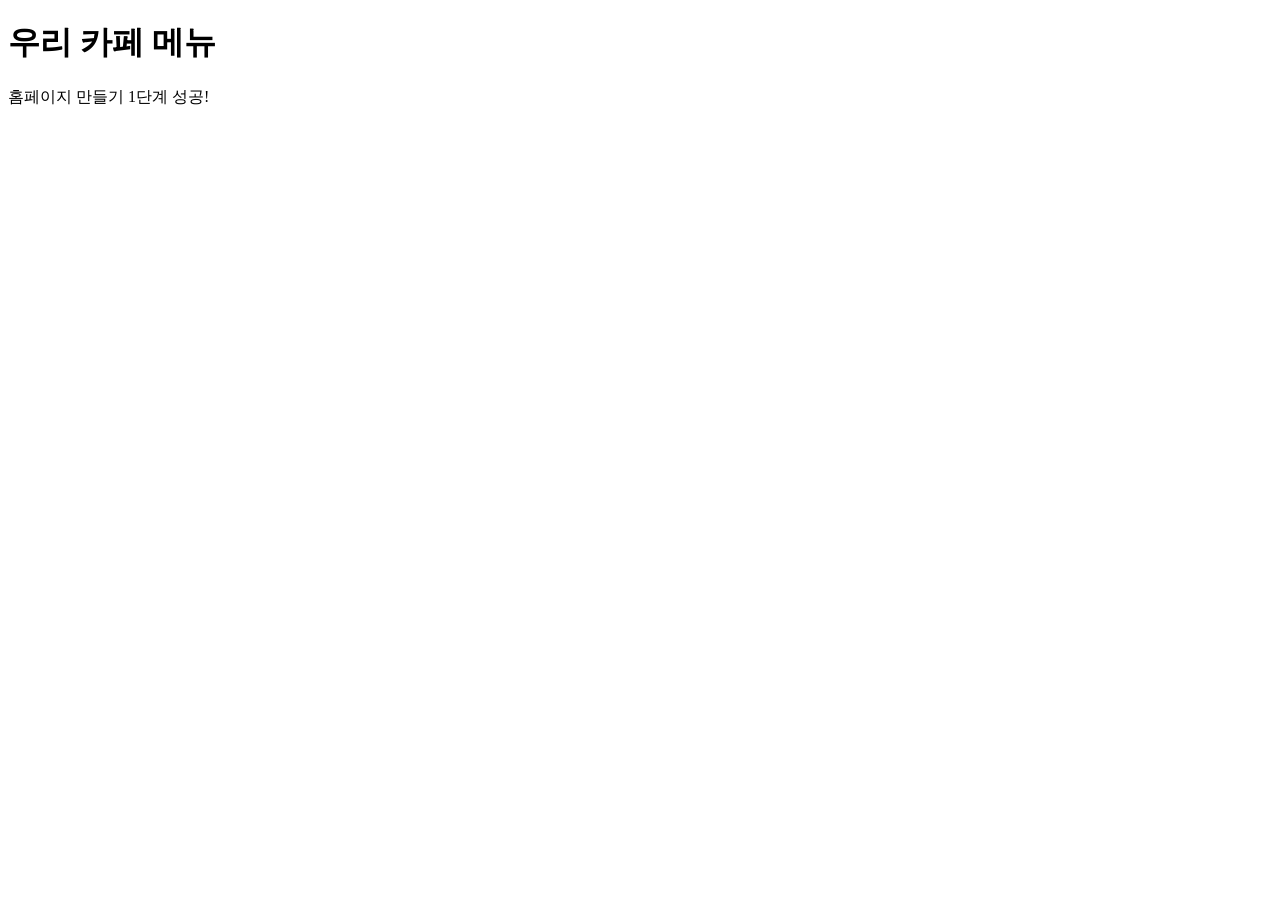
==== index.html @ b0be5efd "Create index.html" ====
<!DOCTYPE html>
<html lang="ko">
<head>
  <meta charset="UTF-8">
  <meta name="viewport" content="width=device-width, initial-scale=1.0">
  <title>우리 카페 메뉴</title>
</head>
<body>
  <h1>우리 카페 메뉴</h1>
  <p>홈페이지 만들기 1단계 성공!</p>
</body>
</html>
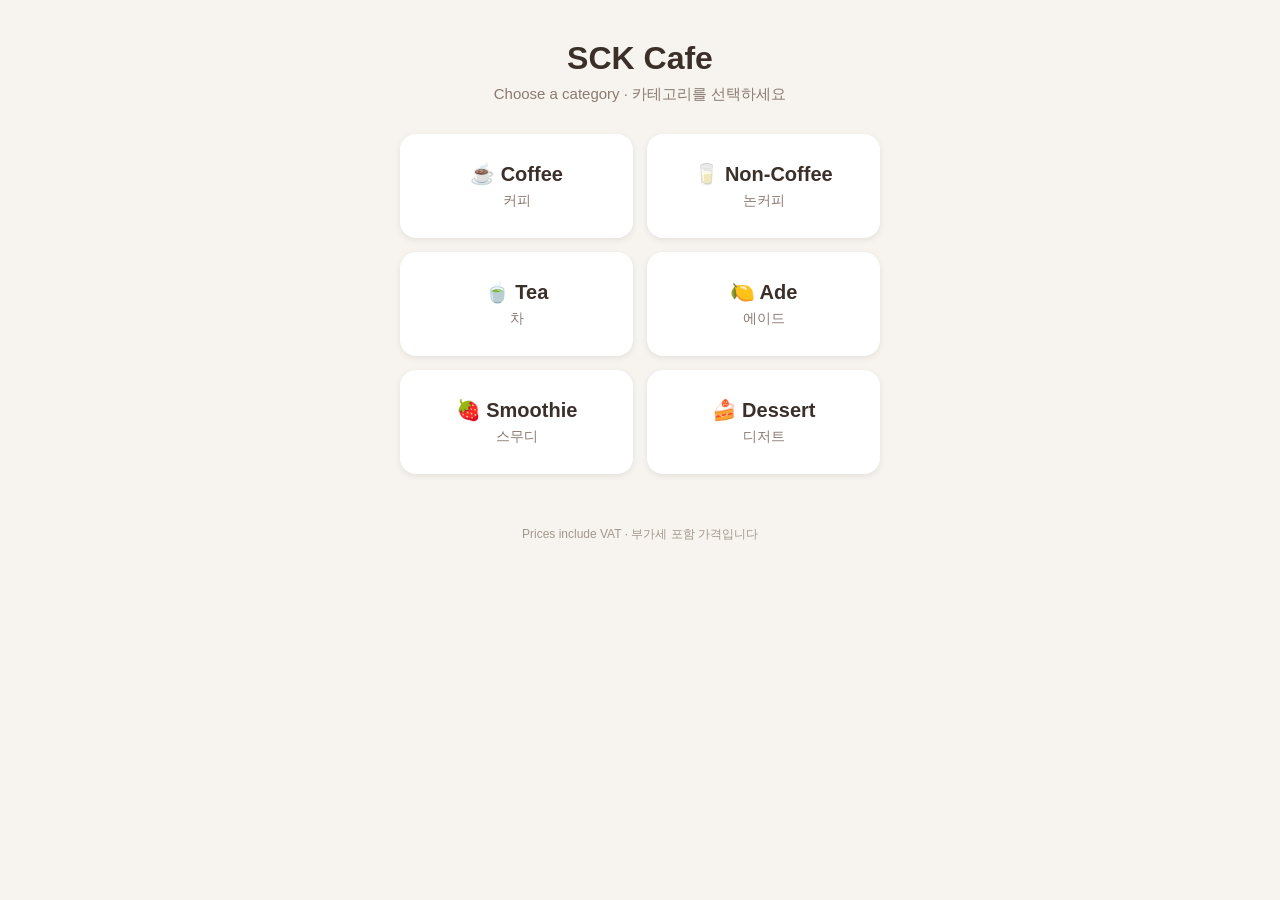
==== commit 74e95def: "Update index.html" ====
--- a/index.html
+++ b/index.html
@@ -3,10 +3,31 @@
 <head>
   <meta charset="UTF-8">
   <meta name="viewport" content="width=device-width, initial-scale=1.0">
-  <title>우리 카페 메뉴</title>
+  <title>SCK Cafe Menu</title>
+  <link rel="stylesheet" href="style.css">
 </head>
 <body>
-  <h1>우리 카페 메뉴</h1>
-  <p>홈페이지 만들기 1단계 성공!</p>
+
+  <!-- ① 카페 이름 -->
+  <header>
+    <h1>SCK Cafe</h1>
+    <p>Choose a category · 카테고리를 선택하세요</p>
+  </header>
+
+  <!-- ② 카테고리 버튼 (한 줄 = 버튼 하나) -->
+  <main class="categories">
+    <a class="cat" href="menu.html?cat=coffee">☕ Coffee<span>커피</span></a>
+    <a class="cat" href="menu.html?cat=noncoffee">🥛 Non-Coffee<span>논커피</span></a>
+    <a class="cat" href="menu.html?cat=tea">🍵 Tea<span>차</span></a>
+    <a class="cat" href="menu.html?cat=ade">🍋 Ade<span>에이드</span></a>
+    <a class="cat" href="menu.html?cat=smoothie">🍓 Smoothie<span>스무디</span></a>
+    <a class="cat" href="menu.html?cat=dessert">🍰 Dessert<span>디저트</span></a>
+  </main>
+
+  <!-- ③ 맨 아래 안내문 -->
+  <footer>
+    <p>Prices include VAT · 부가세 포함 가격입니다</p>
+  </footer>
+
 </body>
 </html>
--- a/style.css
+++ b/style.css
@@ -0,0 +1,64 @@
+/* ===== 전체 배경, 글씨 ===== */
+body {
+  margin: 0;
+  font-family: sans-serif;
+  background: #f7f3ee;   /* 배경색 */
+  color: #3b2f2a;        /* 기본 글씨색 */
+}
+
+/* ===== 맨 위 카페 이름 영역 ===== */
+header {
+  text-align: center;
+  padding: 40px 20px 10px;
+}
+header h1 {
+  margin: 0;
+  font-size: 32px;
+}
+header p {
+  margin: 8px 0 0;
+  font-size: 15px;
+  color: #8a7b72;
+}
+
+/* ===== 카테고리 버튼 묶음 (2칸씩 배치) ===== */
+.categories {
+  display: grid;
+  grid-template-columns: 1fr 1fr;  /* 한 줄에 2개 */
+  gap: 14px;
+  padding: 20px;
+  max-width: 480px;
+  margin: 0 auto;
+}
+
+/* ===== 카테고리 버튼 하나하나 ===== */
+.cat {
+  display: flex;
+  flex-direction: column;
+  align-items: center;
+  background: #ffffff;   /* 버튼 색 */
+  border-radius: 16px;   /* 모서리 둥글기 */
+  padding: 28px 10px;
+  text-decoration: none;
+  color: inherit;
+  font-size: 20px;
+  font-weight: bold;
+  box-shadow: 0 2px 6px rgba(0,0,0,0.08);
+}
+.cat span {
+  margin-top: 6px;
+  font-size: 14px;
+  font-weight: normal;
+  color: #8a7b72;
+}
+.cat:active {
+  transform: scale(0.97);  /* 누를 때 살짝 작아짐 */
+}
+
+/* ===== 맨 아래 안내문 ===== */
+footer {
+  text-align: center;
+  font-size: 12px;
+  color: #a39890;
+  padding: 20px;
+}
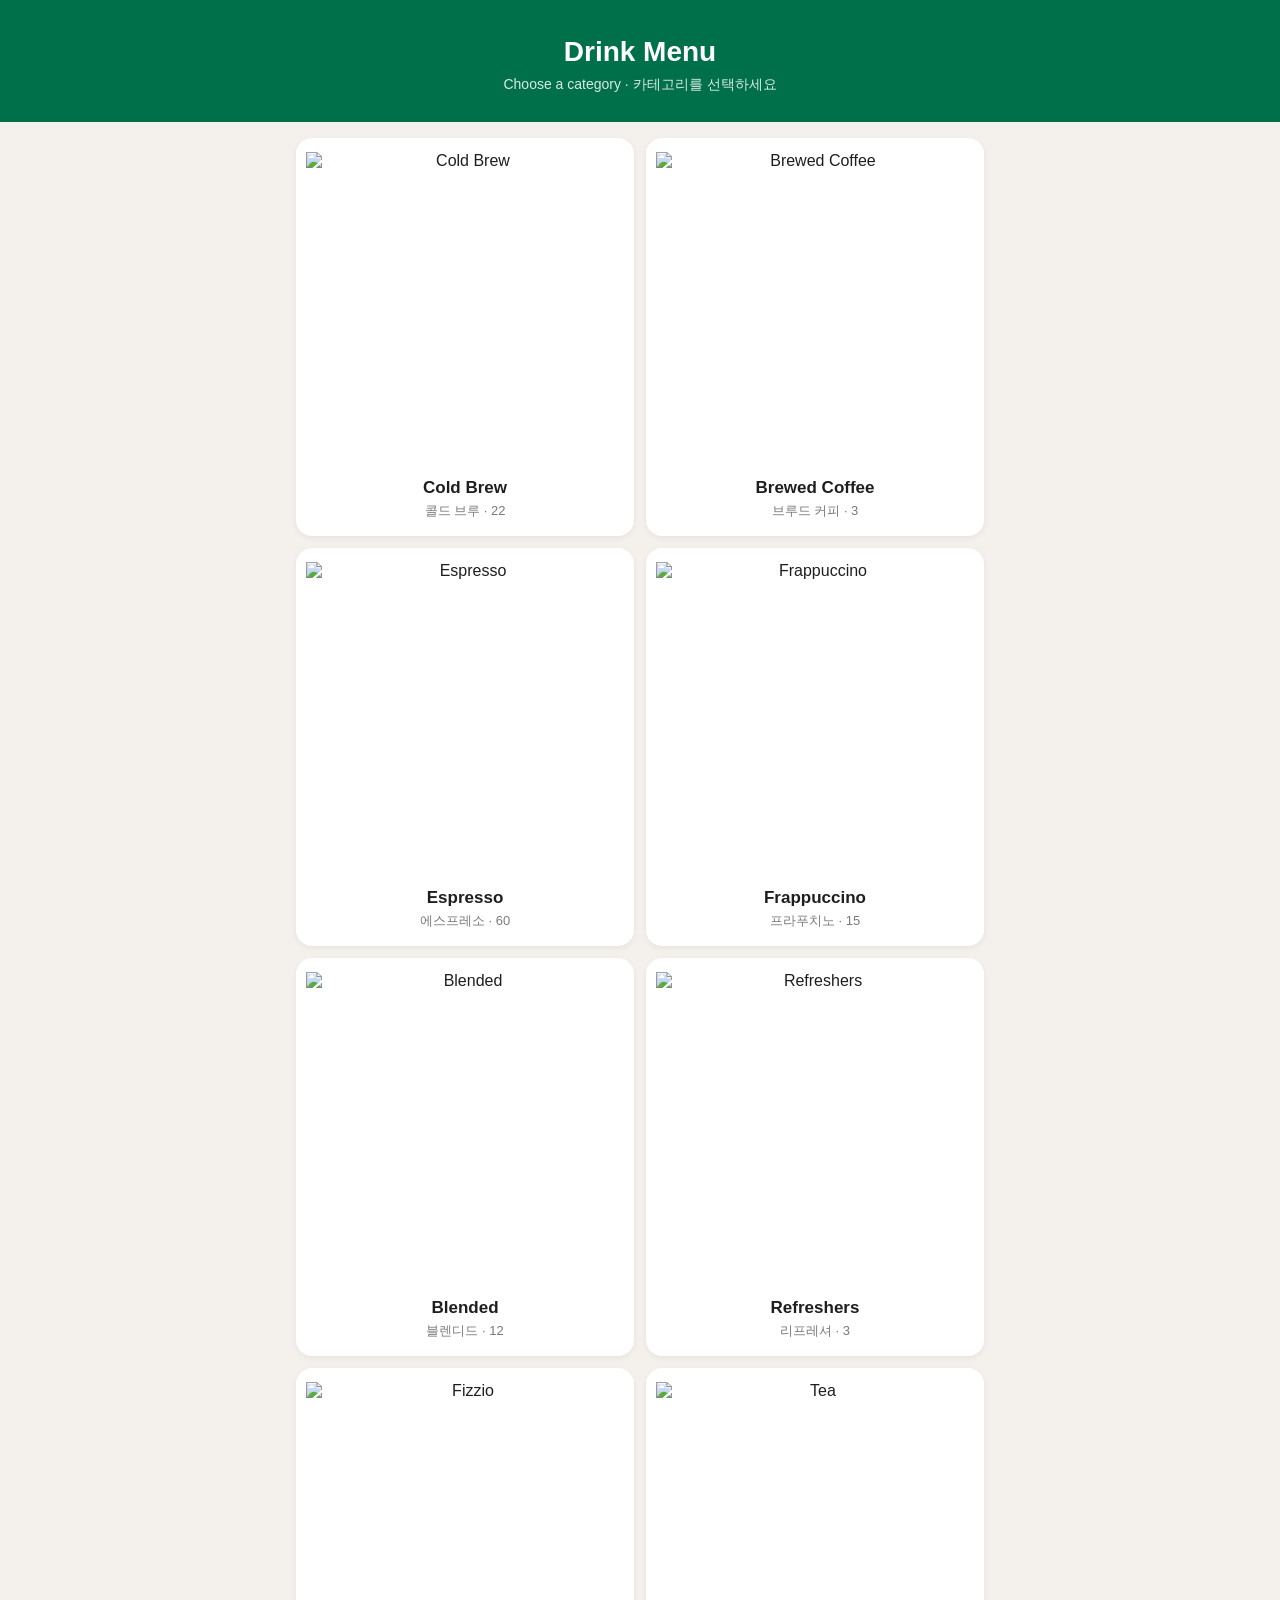
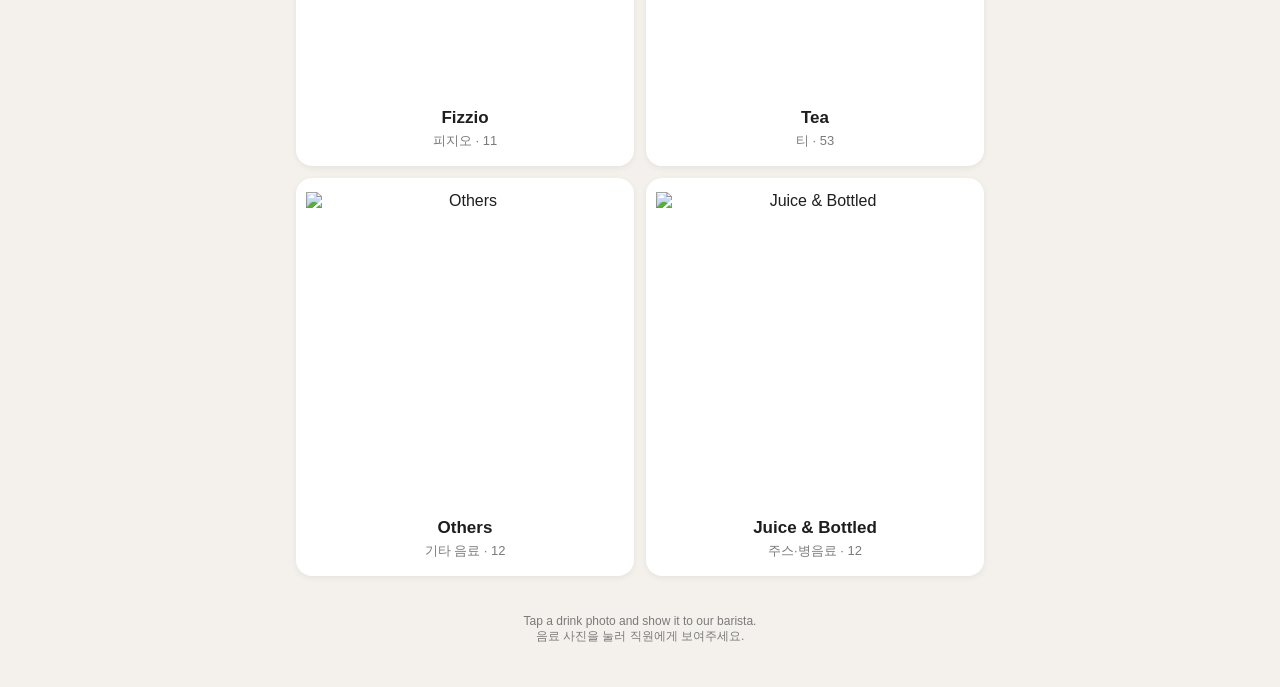
==== commit 0619ee5b: "Add files via upload" ====
--- a/index.html
+++ b/index.html
@@ -1,33 +1,41 @@
 <!DOCTYPE html>
-<html lang="ko">
+<html lang="en">
 <head>
   <meta charset="UTF-8">
   <meta name="viewport" content="width=device-width, initial-scale=1.0">
-  <title>SCK Cafe Menu</title>
+  <title>Drink Menu</title>
   <link rel="stylesheet" href="style.css">
 </head>
 <body>
 
-  <!-- ① 카페 이름 -->
-  <header>
-    <h1>SCK Cafe</h1>
+  <!-- ① 맨 위 제목 -->
+  <header class="top">
+    <h1>Drink Menu</h1>
     <p>Choose a category · 카테고리를 선택하세요</p>
   </header>
 
-  <!-- ② 카테고리 버튼 (한 줄 = 버튼 하나) -->
-  <main class="categories">
-    <a class="cat" href="menu.html?cat=coffee">☕ Coffee<span>커피</span></a>
-    <a class="cat" href="menu.html?cat=noncoffee">🥛 Non-Coffee<span>논커피</span></a>
-    <a class="cat" href="menu.html?cat=tea">🍵 Tea<span>차</span></a>
-    <a class="cat" href="menu.html?cat=ade">🍋 Ade<span>에이드</span></a>
-    <a class="cat" href="menu.html?cat=smoothie">🍓 Smoothie<span>스무디</span></a>
-    <a class="cat" href="menu.html?cat=dessert">🍰 Dessert<span>디저트</span></a>
-  </main>
+  <!-- ② 카테고리 버튼 자리 (버튼은 menu-data.js 의 CATEGORIES 로 자동 생성) -->
+  <main id="categories" class="cat-grid"></main>
 
   <!-- ③ 맨 아래 안내문 -->
   <footer>
-    <p>Prices include VAT · 부가세 포함 가격입니다</p>
+    <p>Tap a drink photo and show it to our barista.<br>음료 사진을 눌러 직원에게 보여주세요.</p>
   </footer>
 
+  <script src="menu-data.js"></script>
+  <script>
+    // 카테고리마다 버튼 하나씩 만들기 (대표 사진 = 그 카테고리의 첫 번째 음료)
+    const box = document.getElementById('categories');
+    CATEGORIES.forEach(c => {
+      const first = MENU.find(m => m.cat === c.id);
+      const count = MENU.filter(m => m.cat === c.id).length;
+      box.innerHTML += `
+        <a class="cat" href="menu.html?cat=${c.id}">
+          <img src="${first ? first.img : ''}" alt="${c.en}" loading="lazy">
+          <strong>${c.en}</strong>
+          <span>${c.ko} · ${count}</span>
+        </a>`;
+    });
+  </script>
 </body>
 </html>
--- a/style.css
+++ b/style.css
@@ -1,64 +1,193 @@
-/* ===== 전체 배경, 글씨 ===== */
+/* ==========================================================
+   디자인 파일 — 색, 크기, 모양은 여기서 바꿔요
+   ========================================================== */
+
+/* ===== 자주 바꾸는 색 (여기만 바꾸면 전체에 적용) ===== */
+:root {
+  --main: #00704a;      /* 메인 초록색 */
+  --bg: #f4f1ec;        /* 배경색 */
+  --card: #ffffff;      /* 카드 색 */
+  --text: #1e1e1e;      /* 기본 글씨색 */
+  --sub: #7a7a7a;       /* 회색 작은 글씨 */
+}
+
+/* ===== 전체 ===== */
+* { box-sizing: border-box; }
 body {
   margin: 0;
-  font-family: sans-serif;
-  background: #f7f3ee;   /* 배경색 */
-  color: #3b2f2a;        /* 기본 글씨색 */
+  font-family: -apple-system, "Segoe UI", "Noto Sans KR", sans-serif;
+  background: var(--bg);
+  color: var(--text);
+}
+img { display: block; }
+
+/* ===== 첫 화면 제목 ===== */
+.top {
+  background: var(--main);
+  color: #fff;
+  text-align: center;
+  padding: 36px 20px 28px;
+}
+.top h1 { margin: 0; font-size: 28px; }
+.top p  { margin: 8px 0 0; font-size: 14px; opacity: 0.85; }
+
+/* ===== 첫 화면 카테고리 버튼 (한 줄에 2개) ===== */
+.cat-grid {
+  display: grid;
+  grid-template-columns: 1fr 1fr;
+  gap: 12px;
+  padding: 16px;
+  max-width: 720px;
+  margin: 0 auto;
+}
+.cat {
+  background: var(--card);
+  border-radius: 16px;
+  padding: 14px 10px 16px;
+  text-align: center;
+  text-decoration: none;
+  color: inherit;
+  box-shadow: 0 2px 6px rgba(0,0,0,0.06);
+}
+.cat img {
+  width: 100%;
+  aspect-ratio: 1 / 1;
+  object-fit: contain;
+  margin-bottom: 8px;
+}
+.cat strong { display: block; font-size: 17px; }
+.cat span   { display: block; font-size: 13px; color: var(--sub); margin-top: 4px; }
+.cat:active { transform: scale(0.97); }
+
+/* ===== 메뉴 화면 위쪽 막대 ===== */
+.bar {
+  position: sticky;
+  top: 0;
+  z-index: 5;
+  background: var(--main);
+  color: #fff;
+}
+.back {
+  display: inline-block;
+  color: #fff;
+  text-decoration: none;
+  font-weight: bold;
+  padding: 12px 16px 4px;
+}
+.tabs {
+  display: flex;
+  overflow-x: auto;       /* 옆으로 밀어서 보기 */
+  gap: 6px;
+  padding: 8px 12px 12px;
+  scrollbar-width: none;
+}
+.tabs a {
+  flex: none;
+  color: #fff;
+  text-decoration: none;
+  font-size: 14px;
+  padding: 7px 14px;
+  border-radius: 20px;
+  border: 1px solid rgba(255,255,255,0.5);
+}
+.tabs a.on { background: #fff; color: var(--main); font-weight: bold; }
+
+/* ===== 카테고리 제목 ===== */
+.title { margin: 18px 16px 4px; font-size: 22px; max-width: 720px; }
+.title span { font-size: 14px; color: var(--sub); font-weight: normal; margin-left: 6px; }
+
+/* ===== 음료 카드 (한 줄에 2개, 넓은 화면은 3개) ===== */
+.drink-grid {
+  display: grid;
+  grid-template-columns: 1fr 1fr;
+  gap: 12px;
+  padding: 12px 16px 40px;
+  max-width: 720px;
+}
+@media (min-width: 600px) {
+  .drink-grid { grid-template-columns: 1fr 1fr 1fr; }
+}
+.drink {
+  position: relative;
+  background: var(--card);
+  border: none;
+  border-radius: 16px;
+  padding: 12px 10px 14px;
+  text-align: center;
+  font: inherit;
+  color: inherit;
+  cursor: pointer;
+  box-shadow: 0 2px 6px rgba(0,0,0,0.06);
+}
+.drink img {
+  width: 100%;
+  aspect-ratio: 1 / 1;
+  object-fit: contain;
+  margin-bottom: 8px;
+}
+.drink strong { display: block; font-size: 15px; line-height: 1.3; }
+.drink span   { display: block; font-size: 12px; color: var(--sub); margin-top: 4px; }
+.drink:active { transform: scale(0.97); }
+.badge {
+  position: absolute;
+  top: 10px; left: 10px;
+  background: #d4002a;
+  color: #fff;
+  font-style: normal;
+  font-size: 11px;
+  font-weight: bold;
+  padding: 3px 7px;
+  border-radius: 10px;
 }
 
-/* ===== 맨 위 카페 이름 영역 ===== */
-header {
+/* ===== 음료 눌렀을 때 큰 화면 ===== */
+.popup {
+  display: none;
+  position: fixed;
+  inset: 0;
+  z-index: 10;
+  background: rgba(0,0,0,0.6);
+  align-items: center;
+  justify-content: center;
+  padding: 20px;
+}
+.popup.show { display: flex; }
+.popup-card {
+  background: #fff;
+  border-radius: 20px;
+  padding: 24px;
+  width: 100%;
+  max-width: 420px;
   text-align: center;
-  padding: 40px 20px 10px;
 }
-header h1 {
-  margin: 0;
-  font-size: 32px;
+.popup-card img { width: 100%; aspect-ratio: 1 / 1; object-fit: contain; }
+.popup-card h3  { margin: 12px 0 4px; font-size: 24px; }
+.popup-card p   { margin: 0; font-size: 18px; color: var(--sub); }
+.popup-note {
+  margin-top: 16px;
+  padding: 10px;
+  border-radius: 12px;
+  background: #e8f3ee;
+  color: var(--main);
+  font-size: 13px;
+  font-weight: bold;
 }
-header p {
-  margin: 8px 0 0;
-  font-size: 15px;
-  color: #8a7b72;
-}
-
-/* ===== 카테고리 버튼 묶음 (2칸씩 배치) ===== */
-.categories {
-  display: grid;
-  grid-template-columns: 1fr 1fr;  /* 한 줄에 2개 */
-  gap: 14px;
-  padding: 20px;
-  max-width: 480px;
-  margin: 0 auto;
-}
-
-/* ===== 카테고리 버튼 하나하나 ===== */
-.cat {
-  display: flex;
-  flex-direction: column;
-  align-items: center;
-  background: #ffffff;   /* 버튼 색 */
-  border-radius: 16px;   /* 모서리 둥글기 */
-  padding: 28px 10px;
-  text-decoration: none;
-  color: inherit;
-  font-size: 20px;
+.close {
+  margin-top: 14px;
+  width: 100%;
+  padding: 12px;
+  border: none;
+  border-radius: 12px;
+  background: var(--main);
+  color: #fff;
+  font-size: 16px;
   font-weight: bold;
-  box-shadow: 0 2px 6px rgba(0,0,0,0.08);
-}
-.cat span {
-  margin-top: 6px;
-  font-size: 14px;
-  font-weight: normal;
-  color: #8a7b72;
-}
-.cat:active {
-  transform: scale(0.97);  /* 누를 때 살짝 작아짐 */
 }
 
 /* ===== 맨 아래 안내문 ===== */
 footer {
   text-align: center;
   font-size: 12px;
-  color: #a39890;
-  padding: 20px;
+  color: var(--sub);
+  padding: 10px 20px 30px;
 }
